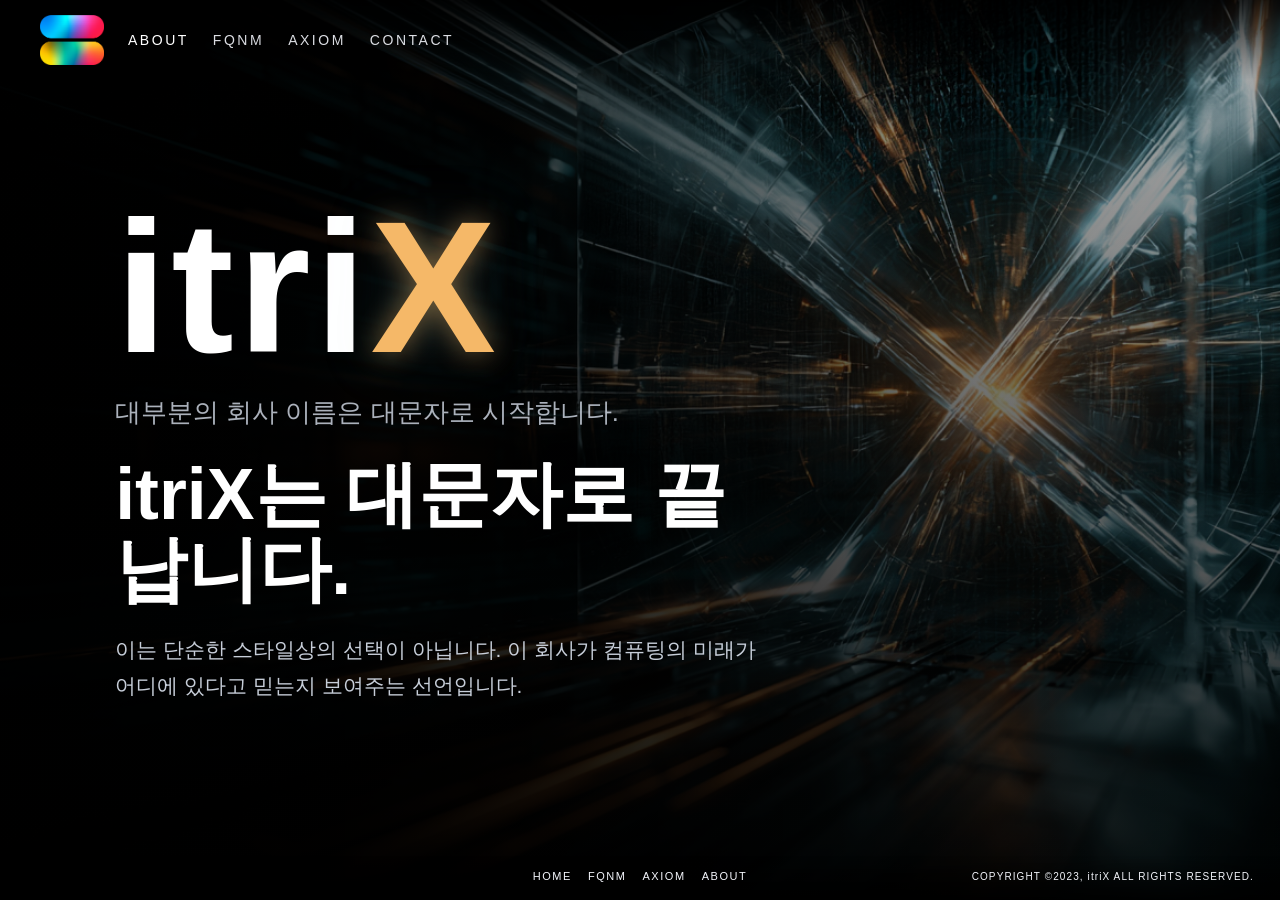
==== about.html @ 779cb49a "Add itriX detail pages" ====
<!doctype html>
<html lang="ko">
  <head>
    <meta charset="UTF-8" />
    <meta name="viewport" content="width=device-width, initial-scale=1.0" />
    <title>itriX | 브랜드 스토리</title>
    <link rel="icon" type="image/png" sizes="128x128" href="assets/favicon.png" />
    <link rel="stylesheet" href="styles.css" />
    <script src="site.js" defer></script>
    <script src="about.js" defer></script>
  </head>
  <body class="about-body">
    <div class="about-progress" aria-hidden="true" data-about-progress></div>

    <header class="site-header" aria-label="주요 메뉴">
      <a class="logo" href="index.html#section-1" aria-label="itriX 홈">
        <img src="assets/logo.png" alt="itriX" />
      </a>

      <nav class="site-nav" id="site-nav" aria-label="메인 네비게이션" data-site-nav>
        <a href="about.html" aria-current="page">ABOUT</a>
        <a href="index.html#section-2">FQNM</a>
        <a href="index.html#section-3">AXIOM</a>
        <a href="index.html#section-3">Contact</a>
      </nav>

      <button class="menu-toggle" type="button" aria-label="메뉴 열기" aria-controls="site-nav" aria-expanded="false" data-menu-toggle>
        <span aria-hidden="true"></span>
        <span aria-hidden="true"></span>
        <span aria-hidden="true"></span>
      </button>

      <div class="nav-backdrop" data-menu-backdrop></div>
    </header>

    <main class="about-page" data-about-page>
      <section class="about-hero" aria-label="itriX 브랜드 스토리">
        <div class="about-hero-copy" data-reveal>
          <h1 class="about-wordmark" aria-label="itriX">
            <span>i</span><span>t</span><span>r</span><span>i</span><span>X</span>
          </h1>
          <p class="about-hero-line">대부분의 회사 이름은 대문자로 시작합니다.</p>
          <p class="about-hero-statement">itriX는 대문자로 끝납니다.</p>
          <p class="about-hero-text">
            이는 단순한 스타일상의 선택이 아닙니다. 이 회사가 컴퓨팅의 미래가 어디에 있다고 믿는지 보여주는 선언입니다.
          </p>
        </div>
      </section>

      <section class="about-section about-prologue" aria-label="보이지 않는 렌즈">
        <div class="about-intro-grid">
          <aside class="about-side-note" aria-hidden="true">
            <span>representation</span>
            <span>lens</span>
            <span>boundary</span>
          </aside>

          <div class="about-prose about-prose-large">
            <p data-reveal>
              인간은 표상을 통해 세상을 이해합니다. 우리는 현실을 직접 경험하지 않습니다. 우리는 현실을 해석하는 데 도움이 되는 모델, 언어, 지도, 기호, 방정식, 추상화를 경험합니다.
            </p>
            <p data-reveal>
              모든 학문은 이러한 표현에 의존합니다. 시간이 지남에 따라 이러한 표현들은 너무나 익숙해져서 시야에서 사라집니다. 우리는 더 이상 그것들을 보지 못합니다. 우리는 그것들을 통해 세상을 봅니다.
            </p>
            <p class="about-emphasis" data-reveal>렌즈는 보이지 않게 됩니다.</p>
          </div>
        </div>
      </section>

      <section class="about-section about-computing" aria-label="컴퓨팅의 가정">
        <div class="about-two-column">
          <div class="about-prose">
            <p data-reveal>
              컴퓨팅도 예외는 아닙니다. 현대 컴퓨팅은 놀라운 성과에서 탄생했습니다. 그것은 물리적 세계의 복잡성을 이진 상태의 언어로 변환했습니다.
            </p>
            <p data-reveal>
              지속적인 현상은 수치적 표현이 되었습니다. 현실은 정보가 되었습니다. 정보는 계산이 되었습니다. 이러한 변혁은 디지털 시대를 열었습니다.
            </p>
            <p data-reveal>
              그러나 모든 표현에는 가정이 내포되어 있습니다. 그리고 모든 가정에는 한계가 따릅니다.
            </p>
          </div>

          <div class="about-index-panel" data-reveal aria-label="표현이 만드는 경계">
            <span>01</span>
            <p>무엇을 쉽게 볼 수 있는가</p>
            <span>02</span>
            <p>무엇을 표현하기 어려운가</p>
            <span>03</span>
            <p>무엇을 피할 수 없는 것으로 받아들이는가</p>
          </div>
        </div>
      </section>

      <section class="about-question" aria-label="itriX의 질문">
        <div class="about-question-inner" data-reveal>
          <p>itriX는 다른 질문에서 출발합니다.</p>
          <h2>만약 우리가 계산에 기인한다고 여기는 한계 중 일부가 실제로는 표현의 한계라면 어떨까요?</h2>
          <p>
            문제가 계산이 어떻게 실행되는가뿐만 아니라 계산이 어떻게 표현되는가에 있는 것이라면, 복잡성은 문제 자체가 아니라 문제를 바라보는 관점의 결과일 수도 있습니다.
          </p>
        </div>
      </section>

      <section class="about-section about-mission" aria-label="itriX의 사명">
        <div class="about-mission-line" data-reveal>
          <span>Mission</span>
          <p>지속 가능한 AI를 위한 계산 AI 인프라를 구축하는 것입니다.</p>
        </div>
        <div class="about-prose about-prose-centered">
          <p data-reveal>
            현대 컴퓨팅을 거부하는 방식이 아닙니다. 디지털 시스템을 대체하는 방식도 아닙니다. 디지털 컴퓨팅이 탄생한 이래로 거의 의문의 여지 없이 받아들여져 온 가정들을 면밀히 검토함으로써 이루어집니다.
          </p>
          <p data-reveal>
            itriX는 계산이 실행되기 전에 먼저 표현된다고 믿습니다. 표현되기 전에, 그것은 해석됩니다. 그리고 이러한 단계들 안에는 기존 접근 방식이 종종 간과하는 기회들이 숨어 있습니다.
          </p>
          <p class="about-emphasis" data-reveal>이 철학을 우리는 재구성이라 부릅니다.</p>
        </div>
      </section>

      <section class="about-section about-name-system" aria-label="itriX 이름의 의미">
        <div class="about-name-grid">
          <div class="about-name-rail" aria-hidden="true">
            <span data-story-letter="i1" class="is-active">i</span>
            <span data-story-letter="t">t</span>
            <span data-story-letter="r">r</span>
            <span data-story-letter="i2">i</span>
            <span data-story-letter="x">X</span>
          </div>

          <div class="about-letter-list">
            <article class="about-letter-card" data-letter-card="i1" data-reveal>
              <span class="about-letter-mark">i</span>
              <div>
                <h2>지능</h2>
                <p>
                  itriX에게 지능이란 다른 사람들이 간과하는 것을 보는 것에서 시작됩니다. 대부분의 사람들은 문제만 봅니다. 지능은 그 문제가 어떻게 표현되었는지를 묻습니다.
                </p>
                <p>
                  가장 위대한 발견은 종종 새로운 답을 찾는 것이 아니라, 기존의 질문에 의문을 제기하는 데서 시작됩니다. 진정한 지성이란 그 렌즈 자체를 볼 수 있는 능력입니다.
                </p>
              </div>
            </article>

            <article class="about-letter-card" data-letter-card="t" data-reveal>
              <span class="about-letter-mark">t</span>
              <div>
                <h2>변형</h2>
                <p>
                  진보는 항상 더 많은 힘을 가한다고 해서 이루어지는 것은 아닙니다. 때로는 관점을 바꾸는 것에서 진전이 시작됩니다.
                </p>
                <p>
                  itriX에게 있어 변혁이란 하나의 표현 공간에서 다른 표현 공간으로의 이동을 의미합니다. 그 밑바탕에 있는 현실은 변하지 않을 수도 있습니다. 그러나 눈에 보이는 것은 극적으로 바뀔 수 있습니다.
                </p>
              </div>
            </article>

            <article class="about-letter-card" data-letter-card="r" data-reveal>
              <span class="about-letter-mark">r</span>
              <div>
                <h2>관련성</h2>
                <p>
                  새로운 계산적 관점은 현실 세계와 접할 때만 의미가 있습니다. itriX는 추상적인 지적 연습으로서 재구성을 추구하지 않습니다.
                </p>
                <p>
                  관련성이란 통찰력이 인프라가 되어야 함을 의미합니다. 수학적 가능성과 산업적 현실 사이에 다리를 놓는 것, 그것이 itriX가 추구하는 관련성입니다.
                </p>
              </div>
            </article>

            <article class="about-letter-card" data-letter-card="i2" data-reveal>
              <span class="about-letter-mark">i</span>
              <div>
                <h2>무결성</h2>
                <p>
                  AI가 점점 더 강력해짐에 따라 신뢰는 점점 더 중요해지고 있습니다. 무결성은 이해되고, 검증되며, 책임감 있게 적용될 수 있는 기술을 구축하는 것을 의미합니다.
                </p>
                <p>
                  모든 모델은 불완전합니다. 모든 프레임워크에는 한계가 있습니다. 모든 렌즈는 어떤 것은 드러내지만 다른 것은 가려버립니다. 진정성은 이 진실을 인정하는 데서 시작됩니다.
                </p>
              </div>
            </article>

            <article class="about-letter-card about-letter-card-x" data-letter-card="x" data-reveal>
              <span class="about-letter-mark">X</span>
              <div>
                <h2>X</h2>
                <p>
                  마지막 X는 정체성을 정의하는 핵심 요소입니다. 이 글자는 유일한 대문자입니다. 또한 앞선 모든 글자가 가리키는 목적지이기도 합니다.
                </p>
                <p>
                  X는 제품을 나타내지 않습니다. 특정 기술을 상징하지도 않습니다. 보이지 않던 것이 보이는 순간, 렌즈 자체가 시야에 들어오는 순간을 상징합니다.
                </p>
              </div>
            </article>
          </div>
        </div>
      </section>

      <section class="about-reconstruction" aria-label="재구성 지점">
        <div class="about-reconstruction-copy" data-reveal>
          <h2>재구성 지점</h2>
          <p>
            X의 중심에는 itriX가 재구성 지점이라고 부르는 것이 있습니다. 이는 최적화 지점이 아닙니다. 최적화는 기존 프레임워크 내에서 성능을 향상시킵니다.
          </p>
          <p>
            재구성은 프레임워크 그 자체에 의문을 제기합니다. 모든 계산은 표현 공간 내에서 수행되고, 그 공간은 정보가 어떻게 조직되는지, 관계가 어떻게 표현되는지, 복잡성이 어떻게 나타나는지를 결정합니다.
          </p>
          <p class="about-emphasis">
            표상 공간이 변하면 계산의 구조도 함께 변할 수 있습니다.
          </p>
        </div>
      </section>

      <section class="about-section about-alpha" aria-label="Alpha Compute와 Alpha Core">
        <div class="about-alpha-heading" data-reveal>
          <h2>Alpha Compute와 Alpha Core</h2>
          <p>
            이 철학은 두 가지 상호 보완적인 경로를 통해 표현됩니다. 하나는 소프트웨어 계층에서 계산 재구성을 탐구하고, 다른 하나는 재구성을 인프라로 확장합니다.
          </p>
        </div>

        <div class="about-alpha-paths">
          <a class="about-alpha-path" href="axiom.html" data-reveal>
            <span>Alpha Compute</span>
            <h3>계산 구조가 실행 문제가 되기 전에 검토하는 소프트웨어 경로</h3>
            <p>AXIOM 엔진으로 이어지는 계산 재구성의 제품화 방향을 살펴봅니다.</p>
          </a>

          <a class="about-alpha-path" href="physical-ai.html" data-reveal>
            <span>Alpha Core</span>
            <h3>새로운 계산 표현을 실제 실행 환경과 연결하는 인프라 경로</h3>
            <p>Physical AI와 FQNM으로 이어지는 계산 인프라의 확장 방향을 살펴봅니다.</p>
          </a>
        </div>
      </section>

      <section class="about-closing" aria-label="다른 미래" data-closing-sequence>
        <div class="about-closing-sticky">
          <div class="about-closing-stage">
            <div class="about-closing-inner about-closing-panel about-closing-panel-primary" data-closing-primary>
              <p>수십 년 동안 컴퓨팅의 핵심 질문은 다음과 같았습니다.</p>
              <h2>어떻게 하면 더 많은 계산을 수행할 수 있을까?</h2>
            </div>

            <div class="about-closing-inner about-closing-panel about-closing-panel-secondary" data-closing-secondary>
              <p>itriX는 다른 질문을 던집니다.</p>
              <h2>애초에 연산은 어떻게 표현되어야 하는가?</h2>
              <p>
                어떤 한계는 법칙이 아니라는 가능성. 어떤 경계는 현실이 아닌, 표현에 속한다는 가능성. 우리가 그동안 바라보던 렌즈를 마침내 제대로 보게 될 때, 컴퓨팅의 미래가 시작된다는 가능성.
              </p>
              <a class="about-closing-link" href="index.html#section-2">기술 페이지로 돌아가기</a>
            </div>
          </div>
        </div>
      </section>
    </main>

    <footer class="site-footer" aria-label="푸터 메뉴">
      <ul class="footer-menu">
        <li><a href="index.html#section-1">Home</a></li>
        <li><a href="index.html#section-2">FQNM</a></li>
        <li><a href="index.html#section-3">AXIOM</a></li>
        <li><a href="about.html">About</a></li>
      </ul>

      <p class="footer-copy">COPYRIGHT ©2023, itriX ALL RIGHTS RESERVED.</p>
    </footer>
  </body>
</html>
---- styles.css ----
:root {
  --text: #f3f5fb;
  --muted: #d2d8ea;
  --line: rgba(255, 255, 255, 0.35);
}

* {
  box-sizing: border-box;
}

html,
body {
  margin: 0;
  width: 100%;
  height: 100%;
  font-family: "Helvetica Neue", Helvetica, Arial, sans-serif;
  color: var(--text);
  background: #000;
}

body {
  overflow: hidden;
}

a {
  color: inherit;
  text-decoration: none;
}

.site-header {
  position: fixed;
  top: 0;
  left: 0;
  right: 0;
  z-index: 30;
  height: 80px;
  display: flex;
  align-items: center;
  gap: 24px;
  padding: 0 40px;
  background: linear-gradient(to bottom, rgba(0, 0, 0, 0.72), rgba(0, 0, 0, 0));
}

.logo {
  flex: 0 0 auto;
  display: inline-flex;
  align-items: center;
  width: 64px;
  height: 50px;
}

.logo img {
  display: block;
  width: 100%;
  height: auto;
  max-height: 100%;
  object-fit: contain;
}

.site-nav {
  display: flex;
  align-items: center;
  gap: 24px;
}

.site-nav a {
  font-size: 14px;
  letter-spacing: 0.18em;
  text-transform: uppercase;
  opacity: 0.9;
}

.site-nav a:hover {
  opacity: 1;
}

.menu-toggle {
  margin-left: auto;
  width: 38px;
  height: 38px;
  border: 0;
  background: transparent;
  color: var(--text);
  cursor: pointer;
  display: none;
  align-items: center;
  justify-content: center;
  flex-direction: column;
  gap: 5px;
  position: relative;
  z-index: 42;
}

.menu-toggle span {
  width: 20px;
  height: 2px;
  border-radius: 999px;
  background: currentColor;
  transition:
    opacity 180ms ease,
    transform 180ms ease;
}

.site-header.is-menu-open .menu-toggle span:nth-child(1) {
  transform: translateY(7px) rotate(45deg);
}

.site-header.is-menu-open .menu-toggle span:nth-child(2) {
  opacity: 0;
}

.site-header.is-menu-open .menu-toggle span:nth-child(3) {
  transform: translateY(-7px) rotate(-45deg);
}

.nav-backdrop {
  display: none;
}

.main-container {
  width: 100%;
  height: 100vh;
  overflow-y: auto;
  scroll-snap-type: y mandatory;
  scroll-behavior: smooth;
  overscroll-behavior-y: contain;
}

.panel {
  position: relative;
  width: 100%;
  height: 100vh;
  min-height: 100vh;
  scroll-snap-align: start;
  scroll-snap-stop: always;
  display: flex;
  align-items: center;
  padding: 0 9vw;
  overflow: hidden;
}

.panel::before {
  content: "";
  position: absolute;
  inset: 0;
  background: linear-gradient(90deg, rgba(0, 0, 0, 0.45), rgba(0, 0, 0, 0.12) 50%, rgba(0, 0, 0, 0));
  z-index: 1;
}

.panel-bg-video {
  position: absolute;
  inset: 0;
  width: 100%;
  height: 100%;
  object-fit: cover;
  z-index: 0;
}

.panel-1 {
  background: #06080f;
}

.panel-1::before {
  background: linear-gradient(120deg, rgba(6, 8, 15, 0.72) 0%, rgba(16, 31, 52, 0.52) 55%, rgba(4, 8, 15, 0.35) 100%);
}

.panel-2 {
  background:
    linear-gradient(125deg, rgba(5, 17, 31, 0.38) 0%, rgba(8, 40, 61, 0.12) 100%),
    url("assets/physical-ai-infra-bg.png") center / cover no-repeat,
    #071522;
}

.panel-2::before {
  background: linear-gradient(90deg, rgba(0, 0, 0, 0.72), rgba(2, 13, 24, 0.36) 52%, rgba(0, 0, 0, 0.04));
}

.panel-3 {
  background:
    linear-gradient(125deg, rgba(5, 8, 15, 0.46) 0%, rgba(14, 22, 34, 0.16) 100%),
    url("assets/axiom-engine-bg.png") center / cover no-repeat,
    #070a11;
}

.panel-3::before {
  background: linear-gradient(90deg, rgba(0, 0, 0, 0.76), rgba(3, 10, 18, 0.48) 48%, rgba(0, 0, 0, 0.08));
}

.panel-content {
  position: relative;
  z-index: 2;
  max-width: 520px;
  margin-top: 50px;
}

.panel-hit-area {
  position: absolute;
  inset: 0;
  z-index: 2;
  display: flex;
  align-items: center;
  padding: 0 9vw;
  color: inherit;
  cursor: pointer;
}

.panel-hit-area .panel-content {
  transition:
    transform 220ms ease,
    opacity 220ms ease;
}

.panel-hit-area:hover .panel-content,
.panel-hit-area:focus-visible .panel-content {
  transform: translateY(-4px);
  opacity: 0.94;
}

.panel-hit-area:focus-visible {
  outline: 1px solid rgba(255, 255, 255, 0.72);
  outline-offset: -18px;
}

.panel-title {
  margin: 0 0 14px;
  font-size: clamp(28px, 4.4vw, 56px);
  line-height: 1.05;
  text-transform: uppercase;
  letter-spacing: 0.03em;
}

.panel-text {
  margin: 0;
  color: var(--muted);
  font-size: clamp(14px, 1.5vw, 18px);
  line-height: 1.6;
}

.panel-read-more {
  display: inline-flex;
  align-items: center;
  gap: 8px;
  margin-top: 22px;
  color: #fff;
  font-size: clamp(14px, 1.35vw, 17px);
  font-weight: 700;
  line-height: 1.4;
  text-decoration: none;
}

.panel-read-more-label {
  text-decoration: underline;
  text-decoration-thickness: 1px;
  text-underline-offset: 5px;
}

.panel-read-more::after {
  content: ">";
  color: #cfcfcf;
  font-size: 1.05em;
  font-weight: 700;
  line-height: 1;
  text-decoration: none;
  transform: translateY(1px);
}

.site-footer {
  position: fixed;
  left: 0;
  right: 0;
  bottom: 0;
  z-index: 30;
  display: grid;
  grid-template-columns: 1fr auto 1fr;
  align-items: center;
  padding: 14px 26px 18px;
  background: linear-gradient(to top, rgba(0, 0, 0, 0.86), rgba(0, 0, 0, 0));
}

.footer-menu {
  grid-column: 2;
  margin: 0;
  padding: 0;
  list-style: none;
  display: flex;
  align-items: center;
  gap: 16px;
  font-size: 11px;
  letter-spacing: 0.14em;
  text-transform: uppercase;
}

.footer-copy {
  grid-column: 3;
  justify-self: end;
  margin: 0;
  font-size: 10px;
  letter-spacing: 0.11em;
}

.detail-body {
  overflow: hidden;
}

.detail-page,
.detail-section,
.section-carousel,
.section-track,
.detail-slide {
  width: 100%;
  height: 100vh;
}

.detail-page {
  position: relative;
  overflow-x: hidden;
  overflow-y: auto;
  background: #000;
  scroll-behavior: smooth;
  scroll-snap-type: y mandatory;
  overscroll-behavior-y: contain;
}

.detail-section {
  position: relative;
  min-height: 100vh;
  scroll-snap-align: start;
  scroll-snap-stop: always;
  display: flex;
  align-items: center;
  overflow: hidden;
  padding: 0 9vw;
  background-position: center;
  background-size: cover;
  background-repeat: no-repeat;
}

.detail-section::before,
.detail-slide::before {
  content: "";
  position: absolute;
  inset: 0;
  z-index: 1;
  background:
    linear-gradient(90deg, rgba(0, 0, 0, 0.84) 0%, rgba(0, 0, 0, 0.58) 36%, rgba(0, 0, 0, 0.08) 78%),
    linear-gradient(180deg, rgba(0, 0, 0, 0.42) 0%, rgba(0, 0, 0, 0.04) 34%, rgba(0, 0, 0, 0.72) 100%);
}

.detail-section::after,
.detail-slide::after {
  content: "";
  position: absolute;
  inset: auto 0 0;
  z-index: 1;
  height: 38%;
  background: linear-gradient(to top, rgba(0, 0, 0, 0.78), rgba(0, 0, 0, 0));
}

.detail-section-carousel {
  display: block;
  padding: 0;
}

.detail-section-carousel::before,
.detail-section-carousel::after {
  content: none;
}

.section-carousel {
  position: relative;
  overflow: hidden;
}

.section-track {
  display: flex;
  will-change: transform;
  transition: transform 760ms cubic-bezier(0.22, 1, 0.36, 1);
}

.detail-slide {
  position: relative;
  flex: 0 0 100%;
  display: flex;
  align-items: center;
  overflow: hidden;
  padding: 0 9vw;
  background-position: center;
  background-size: cover;
  background-repeat: no-repeat;
}

.detail-slide-hero {
  background-image: url("assets/physical-ai-detail-hero.png");
}

.detail-slide-quantized {
  background-image: url("assets/physical-ai-quantized-lattice.png");
}

.detail-slide-conservation {
  background-image: url("assets/physical-ai-conservation-core.png");
}

.detail-slide-throughput {
  background-image: url("assets/physical-ai-high-frequency-flow.png");
  background-position: 58% center;
}

.detail-slide-economics {
  background-image: url("assets/physical-ai-compute-economics.png");
}

.detail-slide-hardware {
  background-image: url("assets/physical-ai-hardware-efficiency.png");
}

.detail-slide-hardware {
  background-position: 64% center;
}

.detail-slide-platform {
  background-image: url("assets/physical-ai-platform-grid.png");
}

.detail-slide-robotics {
  background-image: url("assets/physical-ai-robotics-validation.png");
  background-position: 54% center;
}

.detail-slide-energy {
  background-image: url("assets/physical-ai-energy-manufacturing.png");
  background-position: 58% center;
}

.axiom-slide-hero {
  background-image: url("assets/axiom-detail-hero.png");
}

.axiom-slide-unified-kernel {
  background-image: url("assets/axiom-unified-kernel.png");
}

.axiom-slide-cre-geometry {
  background-image: url("assets/axiom-cre-geometry.png");
}

.axiom-slide-memory {
  background-image: url("assets/axiom-memory-footprint.png");
}

.axiom-slide-economics {
  background-image: url("assets/axiom-compute-economics.png");
}

.axiom-slide-runtime {
  background-image: url("assets/axiom-runtime-path.png");
}

.axiom-slide-hardware {
  background-image: url("assets/axiom-hardware-utilization.png");
}

.axiom-slide-ai-workloads {
  background-image: url("assets/axiom-ai-workloads.png");
}

.axiom-slide-platform-ip {
  background-image: url("assets/axiom-platform-ip.png");
}

.detail-copy {
  position: relative;
  z-index: 2;
  max-width: 690px;
  margin-top: 54px;
}

.detail-copy-narrow {
  max-width: 630px;
}

.detail-kicker {
  margin: 0 0 14px;
  color: rgba(244, 248, 255, 0.78);
  font-size: 12px;
  font-weight: 700;
  letter-spacing: 0.22em;
  text-transform: uppercase;
}

.detail-copy h1,
.detail-copy h2 {
  margin: 0;
  max-width: 760px;
  font-size: 82px;
  line-height: 1.02;
  letter-spacing: 0;
}

.detail-copy h2 {
  font-size: 60px;
}

.detail-copy p {
  margin: 22px 0 0;
  max-width: 650px;
  color: rgba(229, 236, 250, 0.88);
  font-size: clamp(15px, 1.35vw, 19px);
  line-height: 1.65;
}

.detail-meta {
  display: grid;
  grid-template-columns: repeat(3, minmax(0, 1fr));
  gap: 1px;
  max-width: 720px;
  margin: 34px 0 0;
  padding: 0;
  background: rgba(255, 255, 255, 0.16);
  border: 1px solid rgba(255, 255, 255, 0.18);
}

.detail-meta div {
  min-height: 86px;
  padding: 15px 18px 16px;
  background: rgba(2, 8, 16, 0.42);
  backdrop-filter: blur(14px);
}

.detail-meta dt {
  color: rgba(255, 255, 255, 0.58);
  font-size: 10px;
  font-weight: 700;
  letter-spacing: 0.18em;
  text-transform: uppercase;
}

.detail-meta dd {
  margin: 8px 0 0;
  color: rgba(255, 255, 255, 0.92);
  font-size: 13px;
  line-height: 1.45;
}

.detail-scroll-cue {
  position: absolute;
  left: 50%;
  bottom: 78px;
  z-index: 3;
  width: 40px;
  height: 40px;
  display: grid;
  place-items: center;
  color: rgba(255, 255, 255, 0.82);
  transform: translateX(-50%);
}

.detail-scroll-cue span {
  font-size: 32px;
  line-height: 1;
}

.carousel-arrow {
  position: absolute;
  top: 50%;
  z-index: 35;
  width: 54px;
  height: 72px;
  border: 0;
  background: transparent;
  color: rgba(255, 255, 255, 0.88);
  cursor: pointer;
  transform: translateY(-50%);
}

.carousel-arrow span {
  display: block;
  font-size: 48px;
  line-height: 1;
}

.carousel-arrow:hover,
.carousel-arrow:focus-visible {
  color: #fff;
}

.carousel-arrow:focus-visible,
.carousel-dot:focus-visible {
  outline: 1px solid rgba(255, 255, 255, 0.8);
  outline-offset: 4px;
}

.carousel-arrow-prev {
  left: 20px;
}

.carousel-arrow-next {
  right: 20px;
}

.carousel-dots {
  position: absolute;
  left: 50%;
  bottom: 74px;
  z-index: 35;
  display: flex;
  align-items: center;
  gap: 8px;
  transform: translateX(-50%);
}

.carousel-dot {
  width: 6px;
  height: 6px;
  padding: 0;
  border: 0;
  border-radius: 999px;
  background: rgba(255, 255, 255, 0.48);
  cursor: pointer;
  transition:
    width 180ms ease,
    background 180ms ease;
}

.carousel-dot.is-active {
  width: 26px;
  background: #fff;
}

@media (max-width: 1200px) {
  .detail-copy h1,
  .detail-copy h2 {
    font-size: 68px;
  }

  .detail-copy h2 {
    font-size: 52px;
  }
}

@media (max-height: 700px) {
  .detail-copy {
    max-width: 860px;
    margin-top: 24px;
  }

  .detail-copy-narrow {
    max-width: 780px;
  }

  .detail-kicker {
    margin-bottom: 10px;
    font-size: 11px;
  }

  .detail-copy h1,
  .detail-copy h2 {
    max-width: 920px;
    font-size: 52px;
    line-height: 1.04;
  }

  .detail-copy h2 {
    font-size: 46px;
  }

  .detail-copy p {
    max-width: 800px;
    margin-top: 14px;
    font-size: 15px;
    line-height: 1.5;
  }

  .detail-meta {
    display: none;
  }

  .carousel-dots {
    bottom: 58px;
  }
}

@media (max-width: 900px) {
  .site-header {
    height: 68px;
    padding: 0 16px;
    gap: 12px;
    z-index: 40;
  }

  .logo {
    width: 50px;
    height: 40px;
  }

  .site-nav {
    position: fixed;
    top: 0;
    right: 0;
    bottom: 0;
    z-index: 41;
    width: min(280px, calc(100vw - 70px));
    padding: 88px 24px 28px;
    flex-direction: column;
    align-items: flex-start;
    gap: 16px;
    background: rgba(4, 7, 14, 0.94);
    border-left: 1px solid rgba(255, 255, 255, 0.14);
    box-shadow: -18px 0 40px rgba(0, 0, 0, 0.34);
    backdrop-filter: blur(18px);
    transform: translateX(100%);
    pointer-events: none;
    transition: transform 220ms ease;
  }

  .site-nav a {
    width: 100%;
    padding: 10px 0;
    font-size: 13px;
    letter-spacing: 0.16em;
    border-bottom: 1px solid rgba(255, 255, 255, 0.12);
  }

  .menu-toggle {
    display: inline-flex;
  }

  .site-header.is-menu-open .site-nav {
    transform: translateX(0);
    pointer-events: auto;
  }

  .nav-backdrop {
    position: fixed;
    inset: 0;
    z-index: 39;
    display: block;
    background: rgba(0, 0, 0, 0.28);
    opacity: 0;
    pointer-events: none;
    transition: opacity 220ms ease;
  }

  .site-header.is-menu-open .nav-backdrop {
    opacity: 1;
    pointer-events: auto;
  }

  .panel {
    padding: 0 18px;
  }

  .panel-hit-area {
    padding: 0 18px;
  }

  .panel-content {
    margin-top: 28px;
    max-width: 92%;
  }

  .detail-section,
  .detail-slide {
    align-items: center;
    padding: 84px 18px 96px;
  }

  .detail-section-carousel {
    padding: 0;
  }

  .detail-slide::before {
    background:
      linear-gradient(90deg, rgba(0, 0, 0, 0.76), rgba(0, 0, 0, 0.18) 100%),
      linear-gradient(180deg, rgba(0, 0, 0, 0.4) 0%, rgba(0, 0, 0, 0.2) 34%, rgba(0, 0, 0, 0.86) 100%);
  }

  .detail-section::before {
    background:
      linear-gradient(90deg, rgba(0, 0, 0, 0.76), rgba(0, 0, 0, 0.18) 100%),
      linear-gradient(180deg, rgba(0, 0, 0, 0.4) 0%, rgba(0, 0, 0, 0.2) 34%, rgba(0, 0, 0, 0.86) 100%);
  }

  .detail-copy {
    max-width: 100%;
    margin-top: 0;
  }

  .detail-kicker {
    font-size: 10px;
    letter-spacing: 0.16em;
  }

  .detail-copy h1,
  .detail-copy h2 {
    font-size: 40px;
    line-height: 1.04;
  }

  .detail-copy p {
    margin-top: 15px;
    font-size: 14px;
    line-height: 1.58;
  }

  .detail-meta {
    grid-template-columns: 1fr;
    margin-top: 22px;
  }

  .detail-meta div {
    min-height: auto;
    padding: 10px 12px;
  }

  .detail-meta dd {
    margin-top: 4px;
    font-size: 12px;
  }

  .carousel-arrow {
    top: auto;
    bottom: 64px;
    width: 44px;
    height: 44px;
    transform: none;
  }

  .carousel-arrow span {
    font-size: 36px;
  }

  .carousel-arrow-prev {
    left: 10px;
  }

  .carousel-arrow-next {
    right: 10px;
  }

  .carousel-dots {
    bottom: 78px;
  }

  .detail-scroll-cue {
    bottom: 74px;
  }

  .site-footer {
    grid-template-columns: 1fr;
    justify-items: center;
    gap: 8px;
    padding: 10px 14px 12px;
  }

  .footer-menu {
    grid-column: 1;
    flex-wrap: wrap;
    justify-content: center;
    gap: 8px 14px;
  }

  .footer-copy {
    grid-column: 1;
    justify-self: center;
    text-align: center;
    font-size: 9px;
    letter-spacing: 0.08em;
  }
}

.about-body {
  overflow: hidden;
  background: #020408;
}

.about-body .site-header {
  background: linear-gradient(to bottom, rgba(0, 0, 0, 0.82), rgba(0, 0, 0, 0));
}

.about-body .site-nav a[aria-current="page"] {
  opacity: 1;
  color: #fff;
}

.about-progress {
  position: fixed;
  top: 0;
  left: 0;
  right: 0;
  z-index: 70;
  height: 2px;
  background: linear-gradient(90deg, #f4f8ff, #e8a95a);
  transform: scaleX(0);
  transform-origin: left center;
}

.about-page {
  height: 100vh;
  overflow-x: hidden;
  overflow-y: auto;
  background:
    radial-gradient(circle at 72% 8%, rgba(73, 137, 154, 0.22), transparent 32%),
    linear-gradient(180deg, #020408 0%, #050911 42%, #020408 100%);
  scroll-behavior: smooth;
  overscroll-behavior-y: contain;
}

.about-hero,
.about-section,
.about-question,
.about-reconstruction,
.about-closing {
  position: relative;
  overflow: hidden;
}

.about-hero {
  min-height: 100svh;
  display: flex;
  align-items: center;
  padding: 124px 9vw 110px;
  background:
    linear-gradient(90deg, rgba(0, 0, 0, 0.86) 0%, rgba(0, 0, 0, 0.72) 34%, rgba(0, 0, 0, 0.16) 78%),
    linear-gradient(180deg, rgba(0, 0, 0, 0.16), rgba(0, 0, 0, 0.86)),
    url("assets/about-lens-hero.png") center / cover no-repeat;
}

.about-hero-copy {
  position: relative;
  z-index: 2;
  width: min(760px, 100%);
}

.about-wordmark {
  display: flex;
  align-items: baseline;
  gap: 0.02em;
  margin: 0 0 30px;
  color: #fff;
  font-size: clamp(88px, 15vw, 188px);
  font-weight: 800;
  line-height: 0.82;
  letter-spacing: 0;
  text-transform: none;
}

.about-wordmark span:last-child {
  color: #f5b868;
  text-shadow:
    0 0 28px rgba(245, 184, 104, 0.48),
    0 0 68px rgba(91, 174, 201, 0.22);
}

.about-hero-line,
.about-hero-statement,
.about-hero-text {
  margin: 0;
  max-width: 660px;
}

.about-hero-line {
  color: rgba(231, 239, 252, 0.74);
  font-size: clamp(18px, 2vw, 27px);
  line-height: 1.45;
}

.about-hero-statement {
  margin-top: 26px;
  color: #fff;
  font-size: clamp(32px, 5.6vw, 72px);
  font-weight: 800;
  line-height: 1.04;
  letter-spacing: 0;
}

.about-hero-text {
  margin-top: 26px;
  color: rgba(231, 239, 252, 0.86);
  font-size: clamp(16px, 1.7vw, 21px);
  line-height: 1.7;
}

.about-section {
  padding: clamp(86px, 12vw, 178px) 9vw;
}

.about-intro-grid,
.about-two-column,
.about-name-grid {
  display: grid;
  grid-template-columns: minmax(180px, 0.45fr) minmax(0, 1fr);
  gap: clamp(38px, 7vw, 112px);
  align-items: start;
}

.about-side-note {
  position: sticky;
  top: 120px;
  display: grid;
  gap: 16px;
  color: rgba(231, 239, 252, 0.58);
  font-size: 13px;
  font-weight: 700;
  letter-spacing: 0.24em;
  text-transform: uppercase;
}

.about-side-note span {
  padding-left: 18px;
  border-left: 1px solid rgba(255, 255, 255, 0.18);
}

.about-prose {
  max-width: 860px;
}

.about-prose p,
.about-letter-card p,
.about-reconstruction-copy p,
.about-alpha-heading p,
.about-alpha-path p,
.about-closing-inner p {
  margin: 0;
  color: rgba(229, 236, 250, 0.82);
  font-size: clamp(16px, 1.45vw, 20px);
  line-height: 1.82;
  word-break: keep-all;
}

.about-prose p + p,
.about-letter-card p + p,
.about-reconstruction-copy p + p,
.about-closing-inner p + p {
  margin-top: 24px;
}

.about-prose-large p {
  color: rgba(241, 246, 255, 0.9);
  font-size: clamp(22px, 2.5vw, 38px);
  line-height: 1.48;
  letter-spacing: 0;
}

.about-emphasis {
  color: #fff !important;
  font-weight: 800;
}

.about-computing {
  background:
    radial-gradient(circle at 16% 28%, rgba(61, 130, 151, 0.18), transparent 30%),
    linear-gradient(180deg, rgba(255, 255, 255, 0.025), rgba(255, 255, 255, 0));
}

.about-two-column {
  grid-template-columns: minmax(0, 0.9fr) minmax(280px, 0.48fr);
}

.about-index-panel {
  display: grid;
  grid-template-columns: 54px minmax(0, 1fr);
  gap: 0;
  border-top: 1px solid rgba(255, 255, 255, 0.2);
}

.about-index-panel span,
.about-index-panel p {
  min-height: 82px;
  margin: 0;
  padding: 20px 0;
  border-bottom: 1px solid rgba(255, 255, 255, 0.16);
}

.about-index-panel span {
  color: rgba(245, 184, 104, 0.82);
  font-size: 12px;
  font-weight: 800;
  letter-spacing: 0.16em;
}

.about-index-panel p {
  color: rgba(241, 246, 255, 0.88);
  font-size: clamp(16px, 1.5vw, 19px);
  line-height: 1.55;
}

.about-question {
  min-height: 94svh;
  display: flex;
  align-items: center;
  padding: 120px 9vw;
  background:
    linear-gradient(90deg, rgba(0, 0, 0, 0.84), rgba(0, 0, 0, 0.18)),
    url("assets/axiom-cre-geometry.png") center / cover no-repeat;
}

.about-question-inner {
  max-width: 980px;
}

.about-question-inner p {
  margin: 0;
  max-width: 780px;
  color: rgba(231, 239, 252, 0.78);
  font-size: clamp(16px, 1.55vw, 21px);
  line-height: 1.7;
}

.about-question-inner h2 {
  margin: 22px 0 28px;
  max-width: 1120px;
  color: #fff;
  font-size: clamp(38px, 6vw, 86px);
  line-height: 1.08;
  letter-spacing: 0;
}

.about-mission {
  background:
    radial-gradient(circle at 84% 24%, rgba(245, 184, 104, 0.13), transparent 28%),
    #03070d;
}

.about-mission-line {
  display: grid;
  grid-template-columns: minmax(120px, 0.28fr) minmax(0, 1fr);
  gap: clamp(26px, 6vw, 86px);
  align-items: start;
  margin-bottom: clamp(56px, 8vw, 112px);
}

.about-mission-line span {
  color: rgba(245, 184, 104, 0.88);
  font-size: 12px;
  font-weight: 800;
  letter-spacing: 0.22em;
  text-transform: uppercase;
}

.about-mission-line p {
  margin: 0;
  max-width: 1040px;
  color: #fff;
  font-size: clamp(38px, 5.4vw, 82px);
  font-weight: 800;
  line-height: 1.08;
  letter-spacing: 0;
  word-break: keep-all;
}

.about-prose-centered {
  margin-left: auto;
  margin-right: auto;
}

.about-name-system {
  overflow: visible;
  background:
    linear-gradient(180deg, #03070d 0%, #07111a 44%, #03070d 100%),
    radial-gradient(circle at 24% 48%, rgba(76, 149, 170, 0.15), transparent 34%);
}

.about-name-grid {
  grid-template-columns: minmax(140px, 0.32fr) minmax(0, 1fr);
  align-items: start;
}

.about-name-rail {
  position: sticky;
  top: 96px;
  z-index: 3;
  align-self: start;
  display: grid;
  gap: 3px;
  color: rgba(255, 255, 255, 0.18);
  font-size: clamp(54px, 7vw, 106px);
  font-weight: 800;
  line-height: 0.92;
  letter-spacing: 0;
}

.about-name-rail span {
  transition:
    color 220ms ease,
    text-shadow 220ms ease,
    transform 220ms ease;
}

.about-name-rail span.is-active {
  color: #fff;
  text-shadow: 0 0 34px rgba(245, 184, 104, 0.34);
  transform: translateX(10px);
}

.about-letter-card {
  display: block;
  padding: clamp(48px, 7vw, 86px) 0;
  border-top: 1px solid rgba(255, 255, 255, 0.16);
}

.about-letter-card:last-child {
  border-bottom: 1px solid rgba(255, 255, 255, 0.16);
}

.about-letter-mark {
  display: none;
  color: rgba(245, 184, 104, 0.9);
  font-size: clamp(48px, 7vw, 96px);
  font-weight: 800;
  line-height: 0.92;
}

.about-letter-card h2,
.about-reconstruction-copy h2,
.about-alpha-heading h2,
.about-closing-inner h2 {
  margin: 0 0 22px;
  color: #fff;
  font-size: clamp(38px, 5.5vw, 78px);
  line-height: 1.06;
  letter-spacing: 0;
  word-break: keep-all;
}

.about-letter-card-x .about-letter-mark,
.about-letter-card-x h2 {
  color: #f5b868;
}

.about-reconstruction {
  min-height: 112svh;
  display: flex;
  align-items: center;
  padding: 128px 9vw 120px;
  background:
    linear-gradient(90deg, rgba(0, 0, 0, 0.88) 0%, rgba(0, 0, 0, 0.72) 34%, rgba(0, 0, 0, 0.1) 78%),
    linear-gradient(180deg, rgba(0, 0, 0, 0.22), rgba(0, 0, 0, 0.82)),
    url("assets/about-reconstruction-point.png") center / cover no-repeat;
}

.about-reconstruction-copy {
  max-width: 760px;
}

.about-alpha {
  background: #020408;
}

.about-alpha-heading {
  max-width: 900px;
  margin-bottom: clamp(50px, 8vw, 96px);
}

.about-alpha-paths {
  display: grid;
  grid-template-columns: repeat(2, minmax(0, 1fr));
  gap: clamp(26px, 4vw, 54px);
}

.about-alpha-path {
  display: block;
  min-height: 360px;
  padding: clamp(28px, 4vw, 46px);
  border: 1px solid rgba(255, 255, 255, 0.16);
  background:
    linear-gradient(145deg, rgba(255, 255, 255, 0.07), rgba(255, 255, 255, 0.018)),
    rgba(2, 8, 16, 0.52);
  transition:
    border-color 220ms ease,
    transform 220ms ease,
    background 220ms ease;
}

.about-alpha-path:hover,
.about-alpha-path:focus-visible {
  border-color: rgba(245, 184, 104, 0.68);
  background:
    linear-gradient(145deg, rgba(245, 184, 104, 0.13), rgba(255, 255, 255, 0.02)),
    rgba(2, 8, 16, 0.7);
  transform: translateY(-4px);
}

.about-alpha-path:focus-visible {
  outline: 1px solid rgba(255, 255, 255, 0.78);
  outline-offset: 4px;
}

.about-alpha-path span {
  color: rgba(245, 184, 104, 0.86);
  font-size: 12px;
  font-weight: 800;
  letter-spacing: 0.2em;
  text-transform: uppercase;
}

.about-alpha-path h3 {
  margin: 34px 0 24px;
  color: #fff;
  font-size: clamp(26px, 2.65vw, 38px);
  line-height: 1.16;
  letter-spacing: 0;
  word-break: keep-all;
}

.about-closing {
  min-height: 360svh;
  overflow: visible;
  display: block;
  padding: 0 9vw;
  background:
    radial-gradient(circle at 50% 24%, rgba(245, 184, 104, 0.12), transparent 32%),
    linear-gradient(180deg, #020408 0%, #07111a 58%, #020408 100%);
}

.about-closing-sticky {
  position: sticky;
  top: 0;
  min-height: 100svh;
  display: grid;
  place-items: center;
  padding: 106px 0 132px;
}

.about-closing-stage {
  position: relative;
  width: min(1100px, 100%);
  min-height: clamp(380px, 54svh, 620px);
  display: grid;
  align-items: center;
  justify-items: center;
  margin: 0 auto;
}

.about-closing-inner {
  width: min(1100px, 100%);
  margin: 0 auto;
  text-align: center;
}

.about-closing-panel-secondary {
  margin-top: 44px;
}

.about-closing.is-sequence-ready .about-closing-panel {
  grid-area: 1 / 1;
  margin-top: 0;
  will-change: opacity, transform, filter;
}

.about-closing.is-sequence-ready .about-closing-panel-primary {
  opacity: var(--closing-primary-opacity, 1);
  filter: blur(var(--closing-primary-blur, 0px));
  transform: translateY(var(--closing-primary-y, 0px));
  pointer-events: none;
}

.about-closing.is-sequence-ready .about-closing-panel-secondary {
  opacity: var(--closing-secondary-opacity, 0);
  filter: blur(var(--closing-secondary-blur, 10px));
  transform: translateY(var(--closing-secondary-y, 76px));
}

.about-closing-inner h2 {
  margin: 18px auto 34px;
  max-width: 1020px;
}

.about-closing-inner p {
  max-width: 780px;
  margin-left: auto;
  margin-right: auto;
}

.about-closing-link {
  display: inline-flex;
  align-items: center;
  margin-top: 44px;
  color: #fff;
  font-size: 16px;
  font-weight: 800;
  line-height: 1.4;
  text-decoration: underline;
  text-decoration-thickness: 1px;
  text-underline-offset: 6px;
}

[data-reveal] {
  opacity: 0;
  transform: translateY(28px);
  transition:
    opacity 680ms ease,
    transform 680ms cubic-bezier(0.22, 1, 0.36, 1);
}

[data-reveal].is-visible {
  opacity: 1;
  transform: translateY(0);
}

@media (prefers-reduced-motion: reduce) {
  [data-reveal],
  .about-name-rail span,
  .about-alpha-path,
  .about-closing-panel {
    transition: none;
  }

  .about-closing {
    min-height: 100svh;
  }

  .about-closing-sticky {
    position: static;
  }

  .about-closing.is-sequence-ready .about-closing-panel {
    opacity: 1;
    filter: none;
    transform: none;
  }

  .about-closing.is-sequence-ready .about-closing-panel-secondary {
    margin-top: 44px;
  }
}

@media (max-width: 980px) {
  .about-intro-grid,
  .about-two-column,
  .about-name-grid,
  .about-mission-line,
  .about-alpha-paths {
    grid-template-columns: 1fr;
  }

  .about-side-note,
  .about-name-rail {
    position: static;
  }

  .about-name-rail {
    display: flex;
    gap: 10px;
    margin-bottom: 12px;
    font-size: 56px;
  }

  .about-name-rail span.is-active {
    transform: translateY(-4px);
  }

}

@media (max-width: 700px) {
  .about-hero,
  .about-section,
  .about-question,
  .about-reconstruction,
  .about-closing {
    padding-left: 18px;
    padding-right: 18px;
  }

  .about-hero {
    align-items: flex-end;
    padding-top: 96px;
    padding-bottom: 138px;
    background-position: 61% center;
  }

  .about-wordmark {
    margin-bottom: 22px;
    font-size: clamp(72px, 24vw, 118px);
  }

  .about-hero-statement {
    margin-top: 18px;
    font-size: clamp(30px, 10vw, 44px);
  }

  .about-prose-large p {
    font-size: 24px;
    line-height: 1.5;
  }

  .about-question,
  .about-reconstruction {
    min-height: 100svh;
    padding-top: 104px;
    padding-bottom: 136px;
    background-position: 62% center;
  }

  .about-question-inner h2,
  .about-mission-line p,
  .about-letter-card h2,
  .about-reconstruction-copy h2,
  .about-alpha-heading h2,
  .about-closing-inner h2 {
    font-size: clamp(34px, 10vw, 48px);
  }

  .about-index-panel {
    grid-template-columns: 46px minmax(0, 1fr);
  }

  .about-alpha-path {
    min-height: auto;
  }

  .about-closing {
    padding-bottom: 0;
  }

  .about-closing-sticky {
    padding: 96px 0 132px;
  }

  .about-closing-stage {
    min-height: 62svh;
  }
}
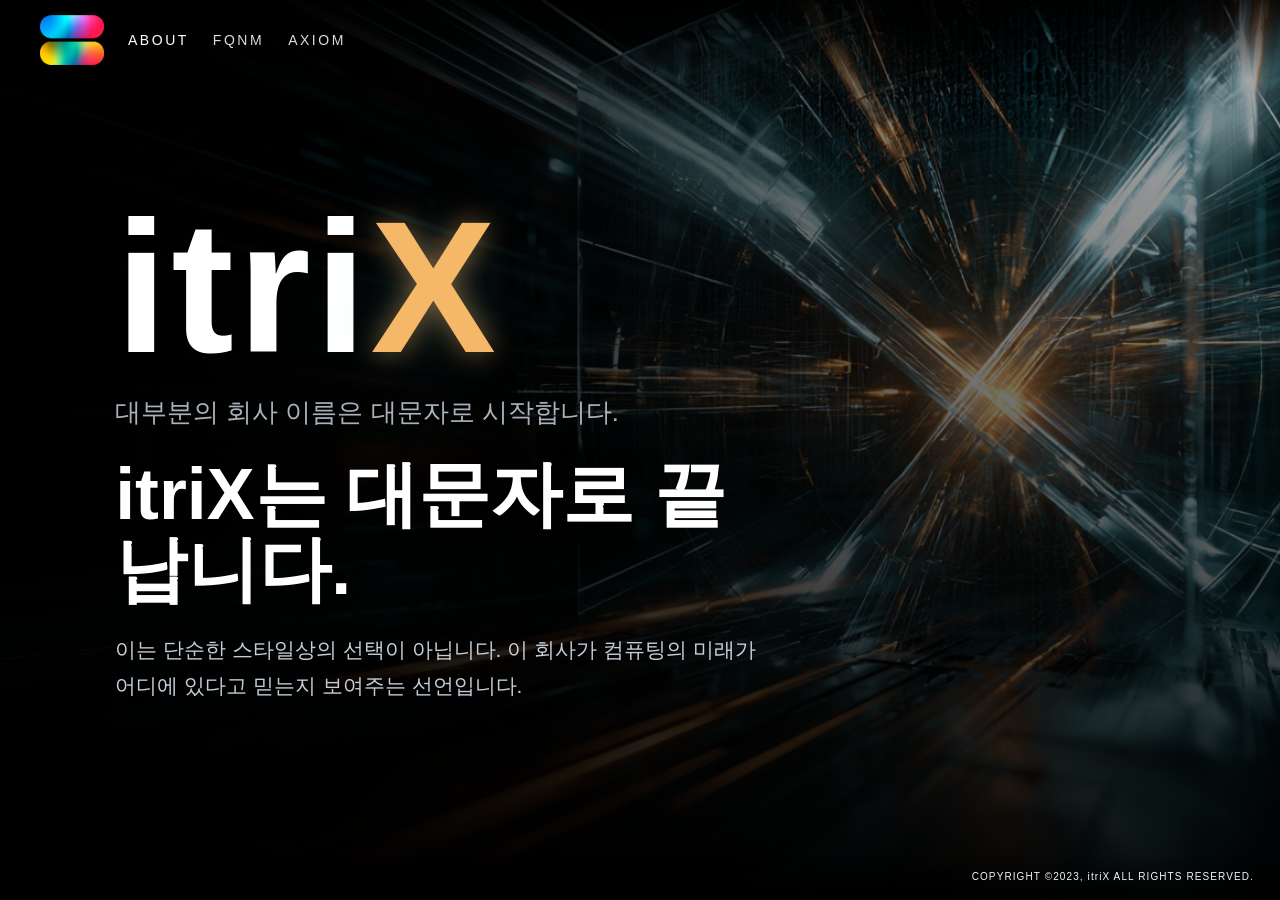
==== commit 558e2884: "Update site navigation and footer" ====
--- a/about.html
+++ b/about.html
@@ -21,7 +21,6 @@
         <a href="about.html" aria-current="page">ABOUT</a>
         <a href="index.html#section-2">FQNM</a>
         <a href="index.html#section-3">AXIOM</a>
-        <a href="index.html#section-3">Contact</a>
       </nav>
 
       <button class="menu-toggle" type="button" aria-label="메뉴 열기" aria-controls="site-nav" aria-expanded="false" data-menu-toggle>
@@ -257,12 +256,14 @@
     </main>
 
     <footer class="site-footer" aria-label="푸터 메뉴">
+      <!-- Footer menu reserved for future use.
       <ul class="footer-menu">
         <li><a href="index.html#section-1">Home</a></li>
         <li><a href="index.html#section-2">FQNM</a></li>
         <li><a href="index.html#section-3">AXIOM</a></li>
         <li><a href="about.html">About</a></li>
       </ul>
+      -->
 
       <p class="footer-copy">COPYRIGHT ©2023, itriX ALL RIGHTS RESERVED.</p>
     </footer>
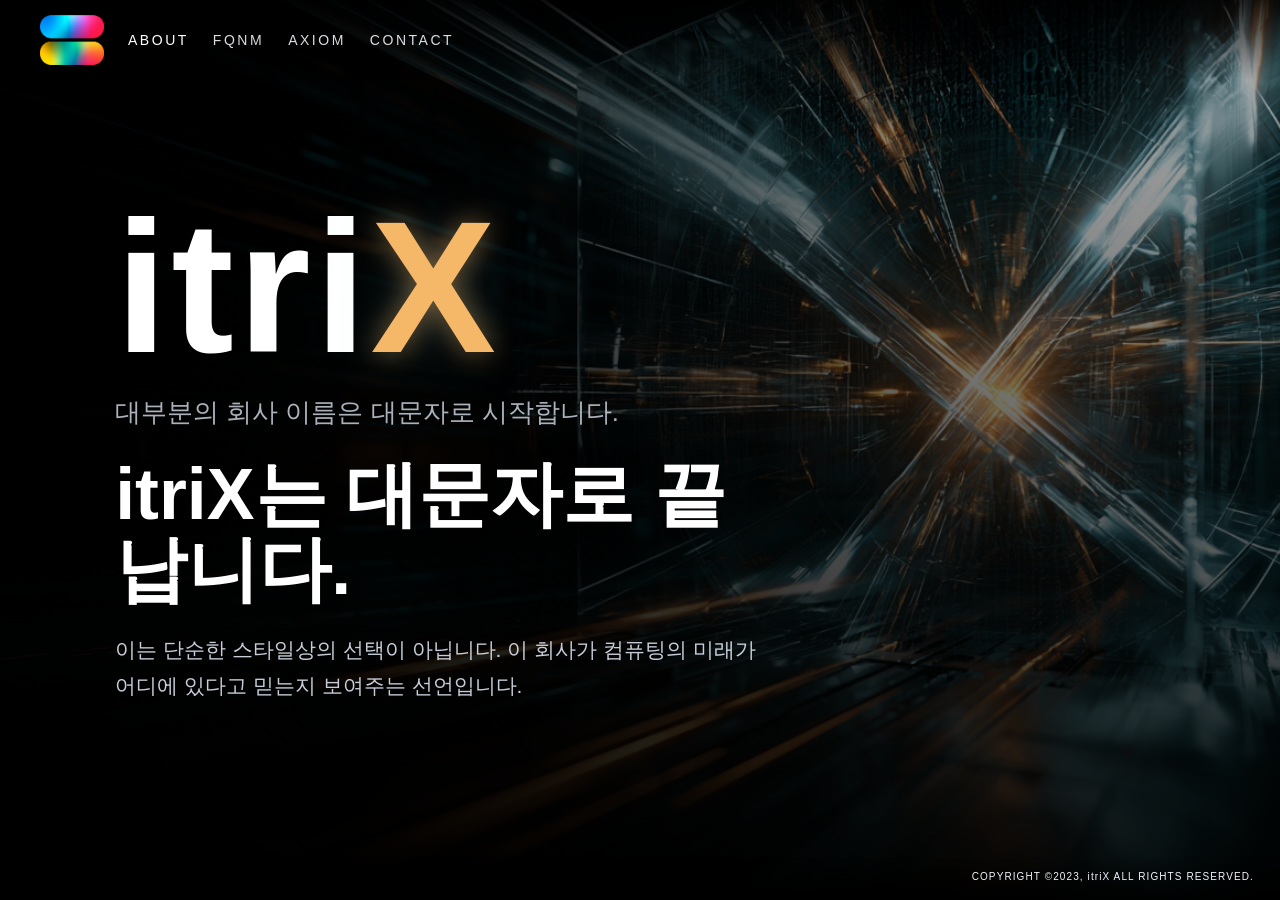
==== commit 9b4f8b45: "Add contact page" ====
--- a/about.html
+++ b/about.html
@@ -21,6 +21,7 @@
         <a href="about.html" aria-current="page">ABOUT</a>
         <a href="index.html#section-2">FQNM</a>
         <a href="index.html#section-3">AXIOM</a>
+        <a href="contact.html">CONTACT</a>
       </nav>
 
       <button class="menu-toggle" type="button" aria-label="메뉴 열기" aria-controls="site-nav" aria-expanded="false" data-menu-toggle>
--- a/styles.css
+++ b/styles.css
@@ -878,9 +878,208 @@
   background: linear-gradient(to bottom, rgba(0, 0, 0, 0.82), rgba(0, 0, 0, 0));
 }
 
-.about-body .site-nav a[aria-current="page"] {
+.site-nav a[aria-current="page"] {
   opacity: 1;
   color: #fff;
+}
+
+.contact-body {
+  background: #020408;
+}
+
+.contact-page {
+  height: 100svh;
+  overflow-x: hidden;
+  overflow-y: auto;
+  background:
+    linear-gradient(120deg, rgba(232, 169, 90, 0.12), transparent 34%),
+    linear-gradient(235deg, rgba(54, 128, 152, 0.2), transparent 42%),
+    linear-gradient(135deg, #020408 0%, #07111d 52%, #020408 100%);
+}
+
+.contact-hero {
+  position: relative;
+  min-height: 100svh;
+  display: grid;
+  grid-template-columns: minmax(0, 1.1fr) minmax(320px, 0.64fr);
+  align-items: end;
+  gap: 7vw;
+  padding: 132px 9vw 86px;
+  overflow: hidden;
+}
+
+.contact-hero::before {
+  content: "";
+  position: absolute;
+  inset: 16vh 8vw auto auto;
+  width: min(42vw, 520px);
+  aspect-ratio: 1;
+  border: 1px solid rgba(255, 255, 255, 0.2);
+  transform: rotate(45deg);
+  opacity: 0.48;
+}
+
+.contact-hero::after {
+  content: "";
+  position: absolute;
+  left: 9vw;
+  right: 9vw;
+  bottom: 48px;
+  height: 1px;
+  background: linear-gradient(90deg, rgba(255, 255, 255, 0.7), rgba(232, 169, 90, 0.45), transparent);
+}
+
+.contact-copy,
+.contact-details {
+  position: relative;
+  z-index: 1;
+}
+
+.contact-kicker {
+  margin: 0 0 18px;
+  color: #e8a95a;
+  font-size: 12px;
+  font-weight: 700;
+  letter-spacing: 0;
+  text-transform: uppercase;
+}
+
+.contact-copy h1 {
+  max-width: 860px;
+  margin: 0;
+  font-size: 76px;
+  line-height: 0.98;
+  font-weight: 700;
+}
+
+.contact-lede {
+  max-width: 640px;
+  margin: 24px 0 0;
+  color: var(--muted);
+  font-size: 17px;
+  line-height: 1.7;
+}
+
+.contact-details {
+  align-self: end;
+  display: grid;
+  gap: 0;
+  font-style: normal;
+  border-top: 1px solid rgba(255, 255, 255, 0.34);
+}
+
+.contact-line {
+  display: grid;
+  gap: 11px;
+  margin: 0;
+  padding: 25px 0;
+  border-bottom: 1px solid rgba(255, 255, 255, 0.2);
+}
+
+.contact-line span {
+  color: rgba(243, 245, 251, 0.66);
+  font-size: 11px;
+  font-weight: 700;
+  letter-spacing: 0;
+  text-transform: uppercase;
+}
+
+.contact-line strong {
+  font-size: 26px;
+  line-height: 1.35;
+  font-weight: 500;
+}
+
+.contact-line-primary strong {
+  color: #fff;
+}
+
+.contact-line-primary:hover strong {
+  color: #e8a95a;
+}
+
+@media (max-width: 1200px) {
+  .contact-hero {
+    gap: 56px;
+  }
+
+  .contact-copy h1 {
+    font-size: 64px;
+  }
+}
+
+@media (max-height: 700px) {
+  .contact-hero {
+    padding-top: 112px;
+    padding-bottom: 74px;
+  }
+
+  .contact-copy h1 {
+    font-size: 58px;
+  }
+
+  .contact-lede {
+    margin-top: 18px;
+    font-size: 15px;
+    line-height: 1.55;
+  }
+
+  .contact-line {
+    padding: 18px 0;
+  }
+}
+
+@media (max-width: 900px) {
+  .contact-hero {
+    min-height: 100svh;
+    grid-template-columns: 1fr;
+    align-content: end;
+    align-items: end;
+    gap: 42px;
+    padding: 118px 24px 84px;
+  }
+
+  .contact-hero::before {
+    inset: 112px -90px auto auto;
+    width: 290px;
+  }
+
+  .contact-hero::after {
+    left: 24px;
+    right: 24px;
+    bottom: 48px;
+  }
+
+  .contact-kicker {
+    margin-bottom: 14px;
+    font-size: 11px;
+  }
+
+  .contact-copy h1 {
+    max-width: 640px;
+    font-size: 44px;
+    line-height: 1.04;
+  }
+
+  .contact-lede {
+    max-width: 560px;
+    margin-top: 20px;
+    font-size: 15px;
+    line-height: 1.6;
+  }
+
+  .contact-details {
+    width: 100%;
+  }
+
+  .contact-line {
+    padding: 20px 0;
+  }
+
+  .contact-line strong {
+    font-size: 21px;
+    overflow-wrap: anywhere;
+  }
 }
 
 .about-progress {
